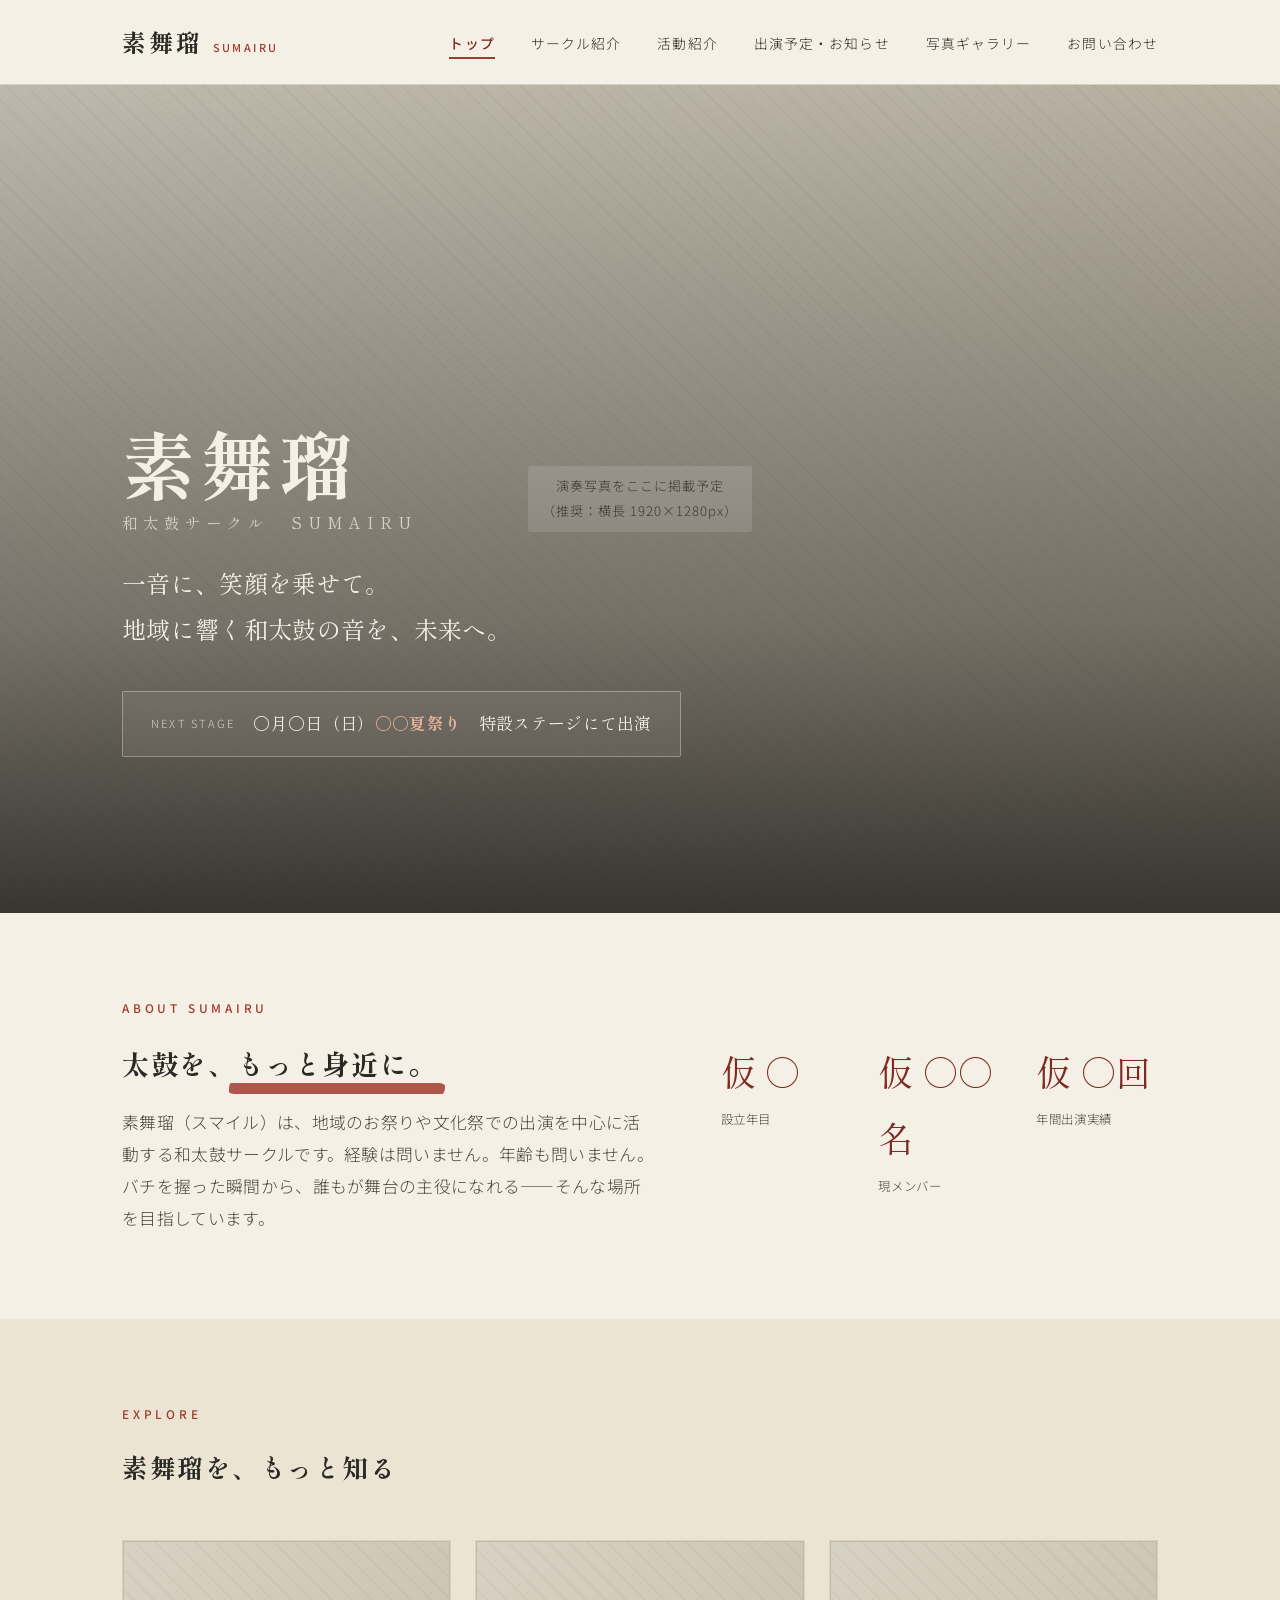
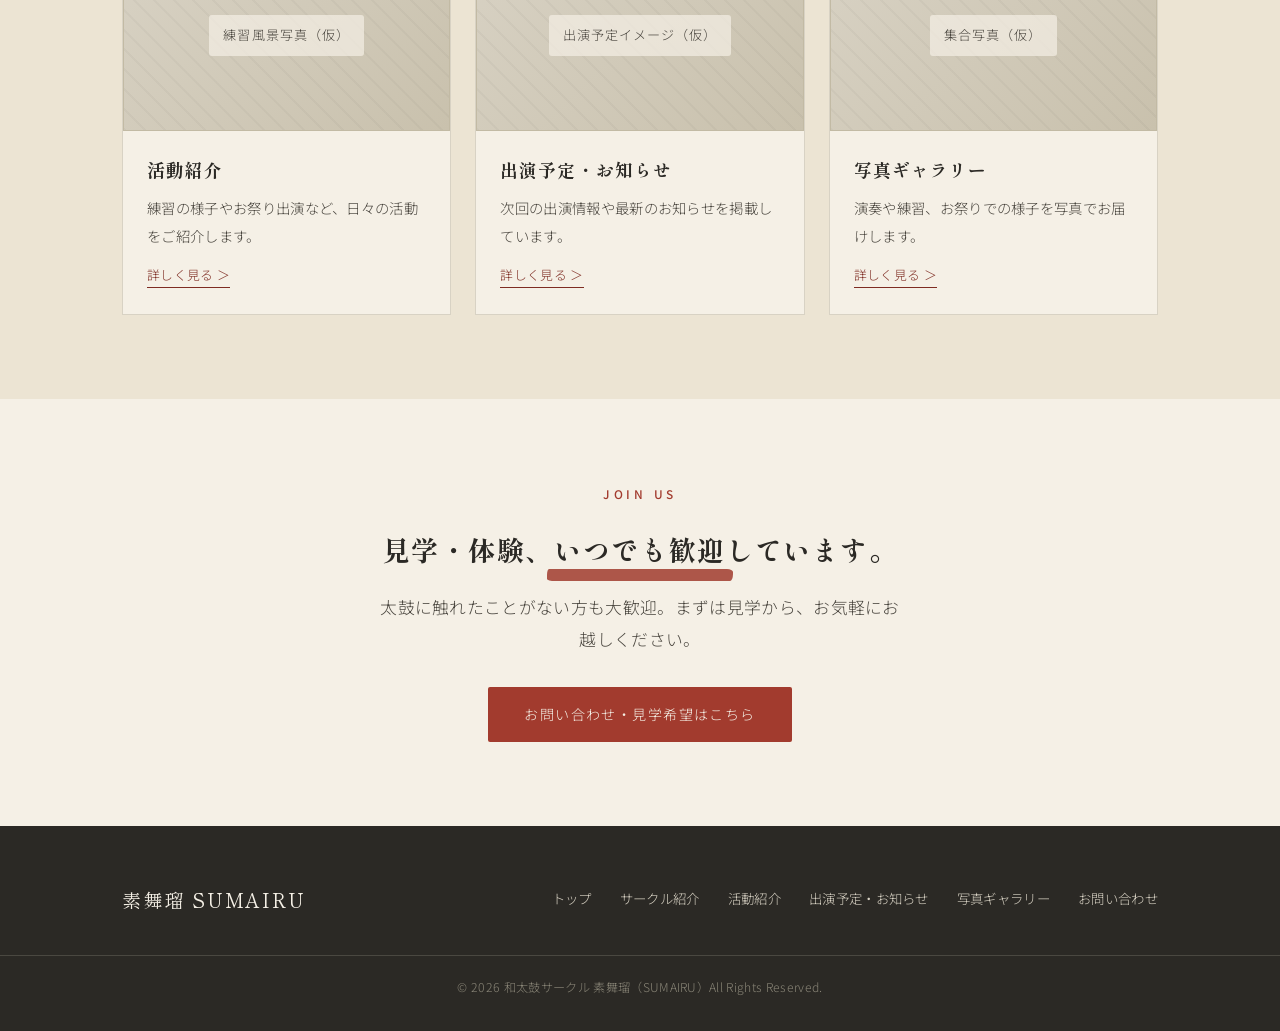
==== index.html @ edcd3ee0 "Add files via upload" ====
<!DOCTYPE html>
<html lang="ja">
<head>
<meta charset="UTF-8">
<meta name="viewport" content="width=device-width, initial-scale=1.0">
<title>素舞瑠（スマイル）| 和太鼓サークル</title>
<link rel="stylesheet" href="style.css">
<style>
  .hero {
    position: relative;
    min-height: 92vh;
    display: flex;
    align-items: flex-end;
    background: var(--ink);
    overflow: hidden;
  }
  .hero .photo-frame {
    position: absolute;
    inset: 0;
    border: none;
    border-radius: 0;
  }
  .hero .scrim {
    position: absolute;
    inset: 0;
    background: linear-gradient(180deg, rgba(43,41,37,0.15) 0%, rgba(43,41,37,0.55) 65%, rgba(43,41,37,0.92) 100%);
  }
  .hero-content {
    position: relative;
    z-index: 2;
    width: 100%;
    padding-bottom: 72px;
    color: var(--cream);
  }
  .hero-name {
    font-size: clamp(2.6rem, 7vw, 4.6rem);
    color: var(--cream);
    line-height: 1.15;
  }
  .hero-kana {
    display: block;
    font-size: 0.95rem;
    letter-spacing: 0.4em;
    color: var(--washi);
    margin-top: 10px;
    font-weight: 300;
  }
  .hero-copy {
    margin-top: 28px;
    font-family: 'Shippori Mincho', serif;
    font-size: clamp(1.1rem, 2.4vw, 1.5rem);
    color: var(--cream);
    max-width: 560px;
    line-height: 1.9;
  }
  .hero-next {
    margin-top: 40px;
    display: inline-flex;
    align-items: center;
    gap: 18px;
    padding: 16px 28px;
    background: rgba(245,240,230,0.08);
    border: 1px solid rgba(245,240,230,0.35);
    border-radius: 2px;
    backdrop-filter: blur(4px);
  }
  .hero-next .label {
    font-size: 0.7rem;
    letter-spacing: 0.2em;
    color: var(--washi);
  }
  .hero-next .date {
    font-family: 'Shippori Mincho', serif;
    font-size: 1.05rem;
    color: var(--cream);
  }
  .hero-next .date strong { color: #E8B49A; }

  .intro-row { display: flex; gap: 64px; align-items: flex-start; }
  .intro-row .lead-col { flex: 1.1; }
  .intro-row .num-col { flex: 0.9; display: flex; gap: 36px; }
  .stat { flex: 1; }
  .stat .figure { font-family: 'Shippori Mincho', serif; font-size: 2.2rem; color: var(--vermilion-deep); }
  .stat .cap { font-size: 0.78rem; color: var(--ink-soft); margin-top: 4px; letter-spacing: 0.05em; }
  @media (max-width: 820px) {
    .intro-row { flex-direction: column; gap: 36px; }
  }

  .teaser-grid { display: grid; grid-template-columns: repeat(3, 1fr); gap: 24px; margin-top: 48px; }
  .teaser-card { background: var(--cream); border: 1px solid var(--washi); padding: 0; }
  .teaser-card .photo-frame { height: 190px; }
  .teaser-card .tc-body { padding: 22px 24px 26px; }
  .teaser-card h3 { font-size: 1.1rem; margin-bottom: 8px; }
  .teaser-card p { font-size: 0.9rem; color: var(--ink-soft); }
  .teaser-card a.more { display: inline-block; margin-top: 14px; font-size: 0.8rem; color: var(--vermilion-deep); border-bottom: 1px solid var(--vermilion-deep); }
  @media (max-width: 760px) { .teaser-grid { grid-template-columns: 1fr; } }
</style>
</head>
<body>

<header class="site-header">
  <div class="wrap">
    <a href="index.html" class="brand">
      <span class="brand-kanji">素舞瑠</span>
      <span class="brand-kana">SUMAIRU</span>
    </a>
    <button class="nav-toggle" aria-label="メニュー">☰</button>
    <nav class="main-nav">
      <ul>
        <li><a href="index.html" class="active">トップ</a></li>
        <li><a href="about.html">サークル紹介</a></li>
        <li><a href="activities.html">活動紹介</a></li>
        <li><a href="schedule.html">出演予定・お知らせ</a></li>
        <li><a href="gallery.html">写真ギャラリー</a></li>
        <li><a href="contact.html">お問い合わせ</a></li>
      </ul>
    </nav>
  </div>
</header>

<section class="hero">
  <div class="photo-frame"><span>演奏写真をここに掲載予定<br>（推奨：横長 1920×1280px）</span></div>
  <div class="scrim"></div>
  <div class="wrap hero-content">
    <h1 class="hero-name">素舞瑠
      <span class="hero-kana">和太鼓サークル　SUMAIRU</span>
    </h1>
    <p class="hero-copy">一音に、笑顔を乗せて。<br>地域に響く和太鼓の音を、未来へ。</p>
    <div class="hero-next">
      <span class="label">NEXT STAGE</span>
      <span class="date">〇月〇日（日）<strong>○○夏祭り</strong>　特設ステージにて出演</span>
    </div>
  </div>
</section>

<section>
  <div class="wrap">
    <span class="eyebrow">About Sumairu</span>
    <div class="intro-row">
      <div class="lead-col">
        <h2 style="font-size:1.7rem; margin-bottom:18px;">太鼓を、<span class="brush">もっと身近に。</span></h2>
        <p class="lead">素舞瑠（スマイル）は、地域のお祭りや文化祭での出演を中心に活動する和太鼓サークルです。経験は問いません。年齢も問いません。バチを握った瞬間から、誰もが舞台の主役になれる――そんな場所を目指しています。</p>
      </div>
      <div class="num-col">
        <div class="stat"><div class="figure">仮 ○</div><div class="cap">設立年目</div></div>
        <div class="stat"><div class="figure">仮 ○○名</div><div class="cap">現メンバー</div></div>
        <div class="stat"><div class="figure">仮 ○回</div><div class="cap">年間出演実績</div></div>
      </div>
    </div>
  </div>
</section>

<section class="alt">
  <div class="wrap">
    <span class="eyebrow">Explore</span>
    <h2 style="font-size:1.6rem;">素舞瑠を、もっと知る</h2>
    <div class="teaser-grid">
      <div class="teaser-card">
        <div class="photo-frame"><span>練習風景写真（仮）</span></div>
        <div class="tc-body">
          <h3>活動紹介</h3>
          <p>練習の様子やお祭り出演など、日々の活動をご紹介します。</p>
          <a class="more" href="activities.html">詳しく見る ＞</a>
        </div>
      </div>
      <div class="teaser-card">
        <div class="photo-frame"><span>出演予定イメージ（仮）</span></div>
        <div class="tc-body">
          <h3>出演予定・お知らせ</h3>
          <p>次回の出演情報や最新のお知らせを掲載しています。</p>
          <a class="more" href="schedule.html">詳しく見る ＞</a>
        </div>
      </div>
      <div class="teaser-card">
        <div class="photo-frame"><span>集合写真（仮）</span></div>
        <div class="tc-body">
          <h3>写真ギャラリー</h3>
          <p>演奏や練習、お祭りでの様子を写真でお届けします。</p>
          <a class="more" href="gallery.html">詳しく見る ＞</a>
        </div>
      </div>
    </div>
  </div>
</section>

<section>
  <div class="wrap text-center">
    <span class="eyebrow">Join Us</span>
    <h2 style="font-size:1.7rem; margin-bottom:16px;">見学・体験、<span class="brush">いつでも歓迎</span>しています。</h2>
    <p class="lead" style="max-width:520px; margin:0 auto 32px;">太鼓に触れたことがない方も大歓迎。まずは見学から、お気軽にお越しください。</p>
    <a href="contact.html" class="btn">お問い合わせ・見学希望はこちら</a>
  </div>
</section>

<footer>
  <div class="wrap">
    <div>
      <div class="f-brand">素舞瑠 SUMAIRU</div>
    </div>
    <nav>
      <ul>
        <li><a href="index.html">トップ</a></li>
        <li><a href="about.html">サークル紹介</a></li>
        <li><a href="activities.html">活動紹介</a></li>
        <li><a href="schedule.html">出演予定・お知らせ</a></li>
        <li><a href="gallery.html">写真ギャラリー</a></li>
        <li><a href="contact.html">お問い合わせ</a></li>
      </ul>
    </nav>
  </div>
  <div class="f-bottom">&copy; 2026 和太鼓サークル 素舞瑠（SUMAIRU）All Rights Reserved.</div>
</footer>

<script>
  document.querySelector('.nav-toggle').addEventListener('click', () => {
    document.querySelector('.main-nav').classList.toggle('open');
  });
</script>
</body>
</html>
---- style.css ----
@import url('https://fonts.googleapis.com/css2?family=Shippori+Mincho:wght@400;500;600;700;800&family=Noto+Sans+JP:wght@300;400;500;700&display=swap');

:root {
  --ink: #2B2925;
  --ink-soft: #4A463F;
  --cream: #F5F0E6;
  --cream-deep: #ECE4D3;
  --washi: #D8D2C4;
  --vermilion: #A23B2E;
  --vermilion-deep: #7E2C22;
  --indigo: #23344D;
  --indigo-soft: #3A4D68;
  --max-w: 1100px;
}

* { margin: 0; padding: 0; box-sizing: border-box; }

html { scroll-behavior: smooth; }

body {
  font-family: 'Noto Sans JP', sans-serif;
  background: var(--cream);
  color: var(--ink);
  line-height: 1.9;
  font-weight: 300;
  letter-spacing: 0.02em;
}

h1, h2, h3, .display {
  font-family: 'Shippori Mincho', serif;
  font-weight: 700;
  color: var(--ink);
  letter-spacing: 0.06em;
}

a { color: inherit; text-decoration: none; }

img { max-width: 100%; display: block; }

.wrap {
  max-width: var(--max-w);
  margin: 0 auto;
  padding: 0 32px;
}

/* ---------- Header / Nav ---------- */
.site-header {
  position: sticky;
  top: 0;
  z-index: 100;
  background: rgba(245, 240, 230, 0.92);
  backdrop-filter: blur(8px);
  border-bottom: 1px solid var(--washi);
}

.site-header .wrap {
  display: flex;
  align-items: center;
  justify-content: space-between;
  height: 84px;
}

.brand {
  display: flex;
  align-items: baseline;
  gap: 10px;
}

.brand-kanji {
  font-family: 'Shippori Mincho', serif;
  font-size: 1.5rem;
  font-weight: 800;
  letter-spacing: 0.12em;
}

.brand-kana {
  font-size: 0.68rem;
  letter-spacing: 0.22em;
  color: var(--vermilion);
  font-weight: 500;
}

nav.main-nav ul {
  list-style: none;
  display: flex;
  gap: 36px;
}

nav.main-nav a {
  font-size: 0.86rem;
  letter-spacing: 0.08em;
  position: relative;
  padding-bottom: 6px;
  white-space: nowrap;
}

nav.main-nav a::after {
  content: "";
  position: absolute;
  left: 0;
  bottom: 0;
  width: 0;
  height: 2px;
  background: var(--vermilion);
  transition: width 0.25s ease;
}

nav.main-nav a:hover::after,
nav.main-nav a.active::after {
  width: 100%;
}

nav.main-nav a.active { color: var(--vermilion-deep); font-weight: 500; }

.nav-toggle {
  display: none;
  background: none;
  border: none;
  font-size: 1.6rem;
  color: var(--ink);
  cursor: pointer;
}

@media (max-width: 760px) {
  nav.main-nav {
    position: fixed;
    top: 84px;
    left: 0;
    right: 0;
    background: var(--cream);
    border-bottom: 1px solid var(--washi);
    max-height: 0;
    overflow: hidden;
    transition: max-height 0.3s ease;
  }
  nav.main-nav.open { max-height: 400px; }
  nav.main-nav ul {
    flex-direction: column;
    gap: 0;
    padding: 8px 32px 24px;
  }
  nav.main-nav li { border-bottom: 1px solid var(--washi); }
  nav.main-nav a { display: block; padding: 16px 0; }
  .nav-toggle { display: block; }
}

/* ---------- Brush underline signature ---------- */
.brush {
  display: inline-block;
  position: relative;
}
.brush::after {
  content: "";
  position: absolute;
  left: -4%;
  right: -4%;
  bottom: -0.18em;
  height: 0.42em;
  background: var(--vermilion);
  opacity: 0.85;
  border-radius: 2px 6px 3px 8px / 6px 3px 7px 2px;
  z-index: -1;
}

/* ---------- Eyebrow label ---------- */
.eyebrow {
  font-size: 0.74rem;
  letter-spacing: 0.32em;
  color: var(--vermilion);
  font-weight: 500;
  text-transform: uppercase;
  margin-bottom: 18px;
  display: block;
}

/* ---------- Hachi divider (drumstick mark) ---------- */
.hachi-divider {
  display: flex;
  align-items: center;
  justify-content: center;
  gap: 14px;
  margin: 64px 0;
  color: var(--washi);
}
.hachi-divider .line { height: 1px; background: var(--washi); flex: 1; max-width: 220px; }
.hachi-divider .mark { font-size: 1.1rem; color: var(--vermilion); transform: rotate(20deg); }

/* ---------- Page hero (inner pages) ---------- */
.page-hero {
  background: var(--ink);
  color: var(--cream);
  padding: 90px 0 56px;
  position: relative;
  overflow: hidden;
}
.page-hero::before {
  content: "";
  position: absolute;
  right: -60px;
  top: -60px;
  width: 280px;
  height: 280px;
  border-radius: 50%;
  background: radial-gradient(circle, var(--vermilion-deep) 0%, transparent 70%);
  opacity: 0.5;
}
.page-hero h1 {
  font-size: clamp(2rem, 4vw, 2.8rem);
  color: var(--cream);
  position: relative;
}
.page-hero p {
  margin-top: 14px;
  color: var(--washi);
  font-size: 1rem;
  max-width: 520px;
  position: relative;
}

/* ---------- Section spacing ---------- */
section { padding: 84px 0; }
section.alt { background: var(--cream-deep); }

/* ---------- Placeholder photo frame (drum-head style) ---------- */
.photo-frame {
  background: linear-gradient(135deg, var(--washi) 0%, #c9c1ad 100%);
  border: 1px solid #c2baa4;
  display: flex;
  align-items: center;
  justify-content: center;
  color: var(--ink-soft);
  font-size: 0.82rem;
  letter-spacing: 0.08em;
  text-align: center;
  position: relative;
  overflow: hidden;
}
.photo-frame::before {
  content: "";
  position: absolute;
  inset: 0;
  background:
    repeating-linear-gradient(45deg, rgba(43,41,37,0.035) 0 2px, transparent 2px 14px);
}
.photo-frame span {
  position: relative;
  padding: 8px 14px;
  background: rgba(245,240,230,0.7);
  border-radius: 3px;
}
.photo-frame.round { border-radius: 50%; aspect-ratio: 1/1; }

/* ---------- Buttons ---------- */
.btn {
  display: inline-block;
  padding: 14px 36px;
  background: var(--vermilion);
  color: var(--cream);
  font-size: 0.88rem;
  letter-spacing: 0.1em;
  border-radius: 2px;
  transition: background 0.2s ease, transform 0.2s ease;
}
.btn:hover { background: var(--vermilion-deep); transform: translateY(-1px); }
.btn.outline {
  background: transparent;
  border: 1px solid var(--cream);
  color: var(--cream);
}
.btn.outline:hover { background: rgba(245,240,230,0.1); }

/* ---------- Footer ---------- */
footer {
  background: var(--ink);
  color: var(--washi);
  padding: 56px 0 32px;
  margin-top: 0;
}
footer .wrap {
  display: flex;
  flex-wrap: wrap;
  justify-content: space-between;
  gap: 32px;
}
footer .f-brand {
  font-family: 'Shippori Mincho', serif;
  font-size: 1.2rem;
  color: var(--cream);
  letter-spacing: 0.1em;
}
footer nav ul {
  list-style: none;
  display: flex;
  flex-wrap: wrap;
  gap: 8px 28px;
}
footer nav a { font-size: 0.84rem; color: var(--washi); }
footer nav a:hover { color: var(--cream); }
.f-bottom {
  border-top: 1px solid rgba(216,210,196,0.18);
  margin-top: 36px;
  padding-top: 20px;
  font-size: 0.76rem;
  color: #8a8678;
  text-align: center;
}

/* ---------- Utility ---------- */
.text-center { text-align: center; }
.lead { font-size: 1.05rem; color: var(--ink-soft); }
.grid-2 { display: grid; grid-template-columns: 1fr 1fr; gap: 48px; align-items: center; }
.grid-3 { display: grid; grid-template-columns: repeat(3, 1fr); gap: 28px; }
@media (max-width: 760px) {
  .grid-2, .grid-3 { grid-template-columns: 1fr; }
}
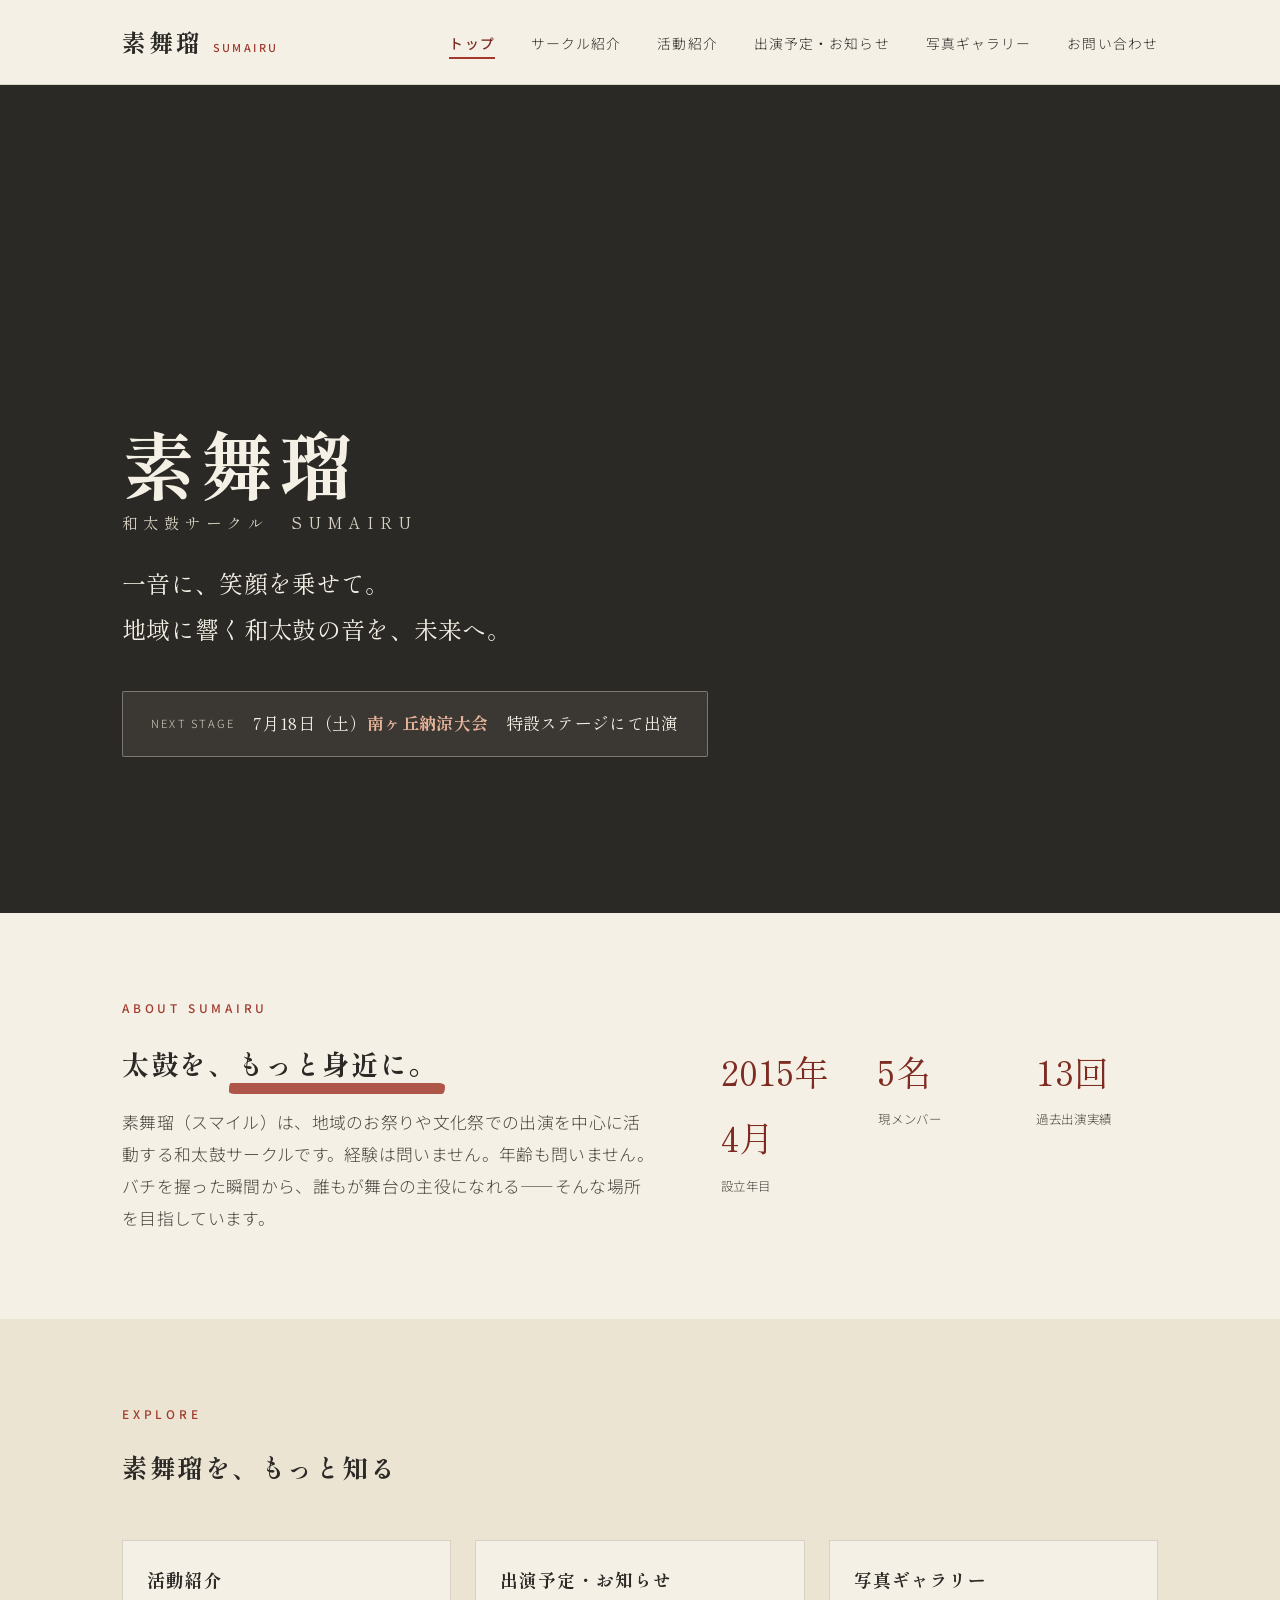
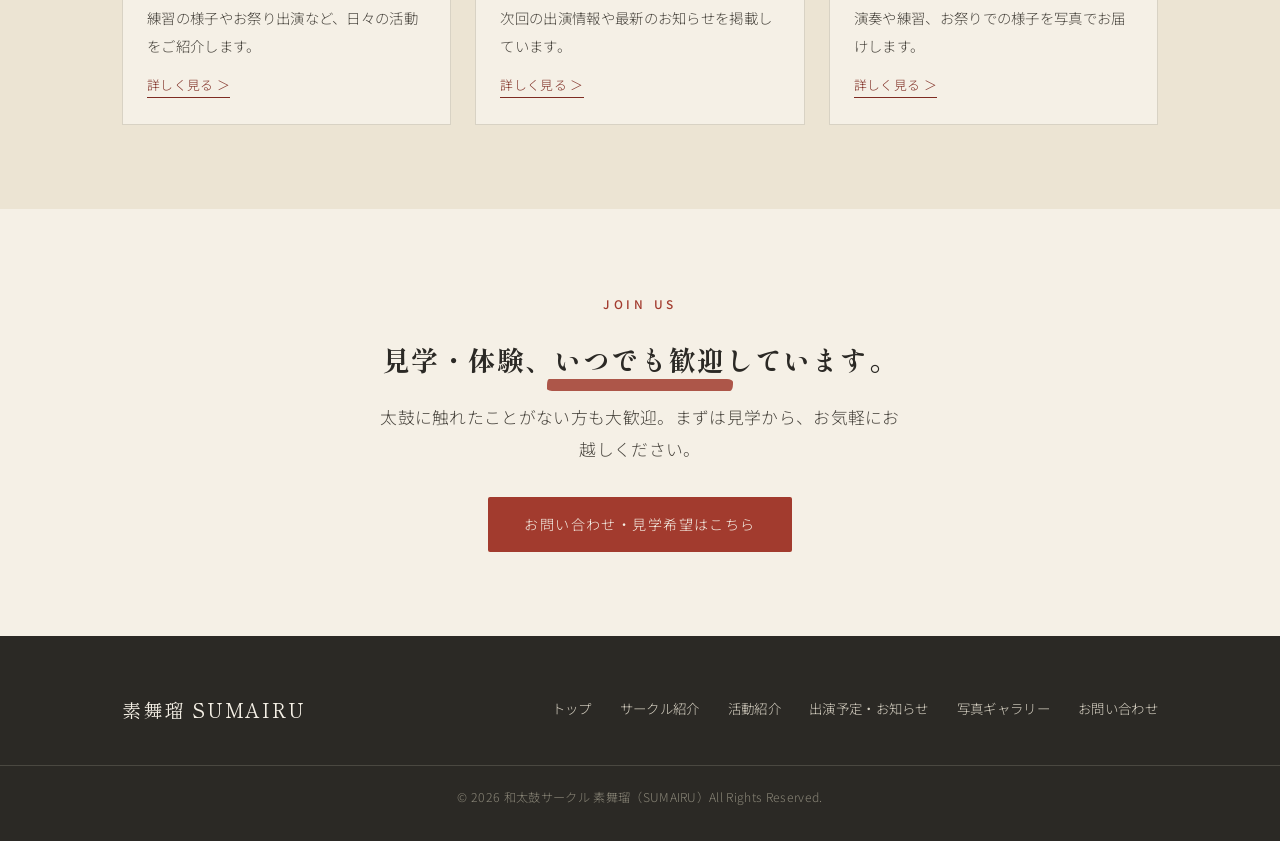
==== commit 235fd45d: "Add files via upload" ====
--- a/index.html
+++ b/index.html
@@ -119,7 +119,6 @@
 </header>
 
 <section class="hero">
-  <div class="photo-frame"><span>演奏写真をここに掲載予定<br>（推奨：横長 1920×1280px）</span></div>
   <div class="scrim"></div>
   <div class="wrap hero-content">
     <h1 class="hero-name">素舞瑠
@@ -128,7 +127,7 @@
     <p class="hero-copy">一音に、笑顔を乗せて。<br>地域に響く和太鼓の音を、未来へ。</p>
     <div class="hero-next">
       <span class="label">NEXT STAGE</span>
-      <span class="date">〇月〇日（日）<strong>○○夏祭り</strong>　特設ステージにて出演</span>
+      <span class="date">7月18日（土）<strong>南ヶ丘納涼大会</strong>　特設ステージにて出演</span>
     </div>
   </div>
 </section>
@@ -142,9 +141,9 @@
         <p class="lead">素舞瑠（スマイル）は、地域のお祭りや文化祭での出演を中心に活動する和太鼓サークルです。経験は問いません。年齢も問いません。バチを握った瞬間から、誰もが舞台の主役になれる――そんな場所を目指しています。</p>
       </div>
       <div class="num-col">
-        <div class="stat"><div class="figure">仮 ○</div><div class="cap">設立年目</div></div>
-        <div class="stat"><div class="figure">仮 ○○名</div><div class="cap">現メンバー</div></div>
-        <div class="stat"><div class="figure">仮 ○回</div><div class="cap">年間出演実績</div></div>
+        <div class="stat"><div class="figure">2015年4月</div><div class="cap">設立年目</div></div>
+        <div class="stat"><div class="figure">5名</div><div class="cap">現メンバー</div></div>
+        <div class="stat"><div class="figure">13回</div><div class="cap">過去出演実績</div></div>
       </div>
     </div>
   </div>
@@ -156,7 +155,6 @@
     <h2 style="font-size:1.6rem;">素舞瑠を、もっと知る</h2>
     <div class="teaser-grid">
       <div class="teaser-card">
-        <div class="photo-frame"><span>練習風景写真（仮）</span></div>
         <div class="tc-body">
           <h3>活動紹介</h3>
           <p>練習の様子やお祭り出演など、日々の活動をご紹介します。</p>
@@ -164,7 +162,6 @@
         </div>
       </div>
       <div class="teaser-card">
-        <div class="photo-frame"><span>出演予定イメージ（仮）</span></div>
         <div class="tc-body">
           <h3>出演予定・お知らせ</h3>
           <p>次回の出演情報や最新のお知らせを掲載しています。</p>
@@ -172,7 +169,6 @@
         </div>
       </div>
       <div class="teaser-card">
-        <div class="photo-frame"><span>集合写真（仮）</span></div>
         <div class="tc-body">
           <h3>写真ギャラリー</h3>
           <p>演奏や練習、お祭りでの様子を写真でお届けします。</p>
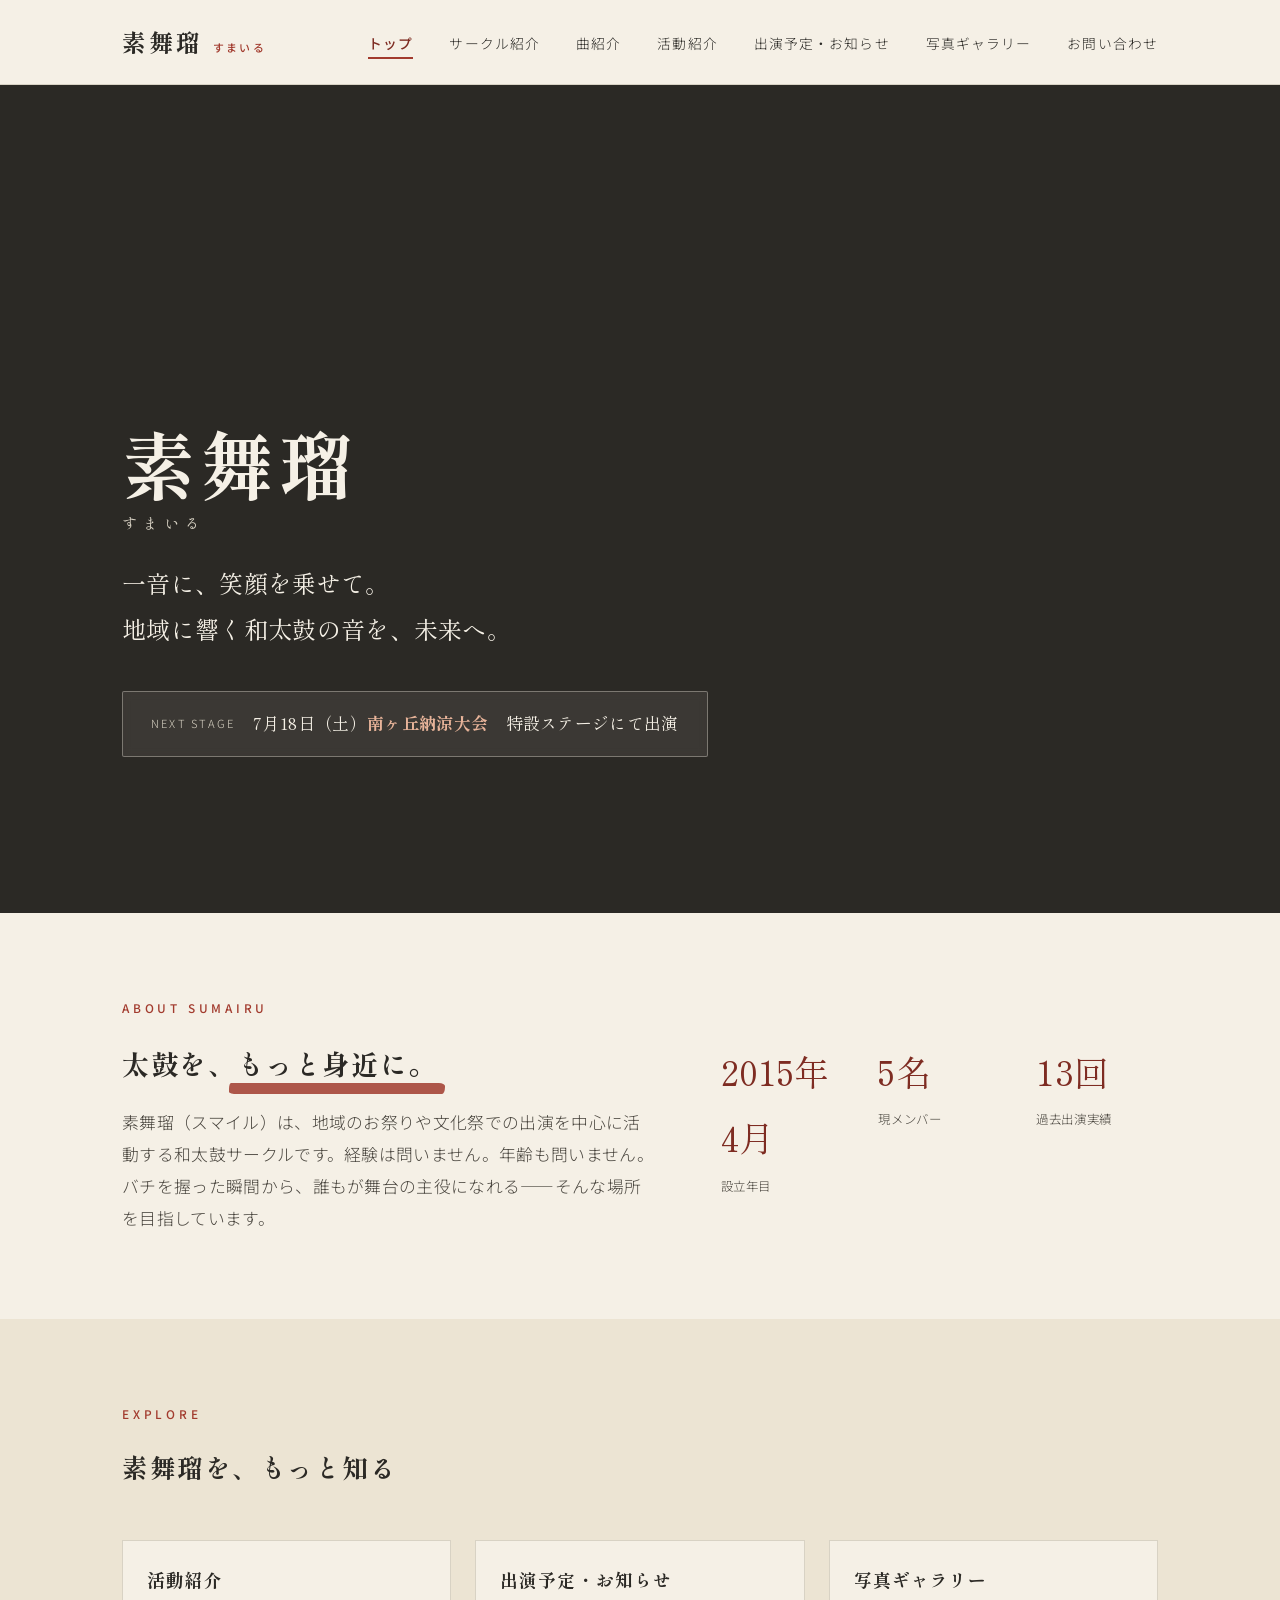
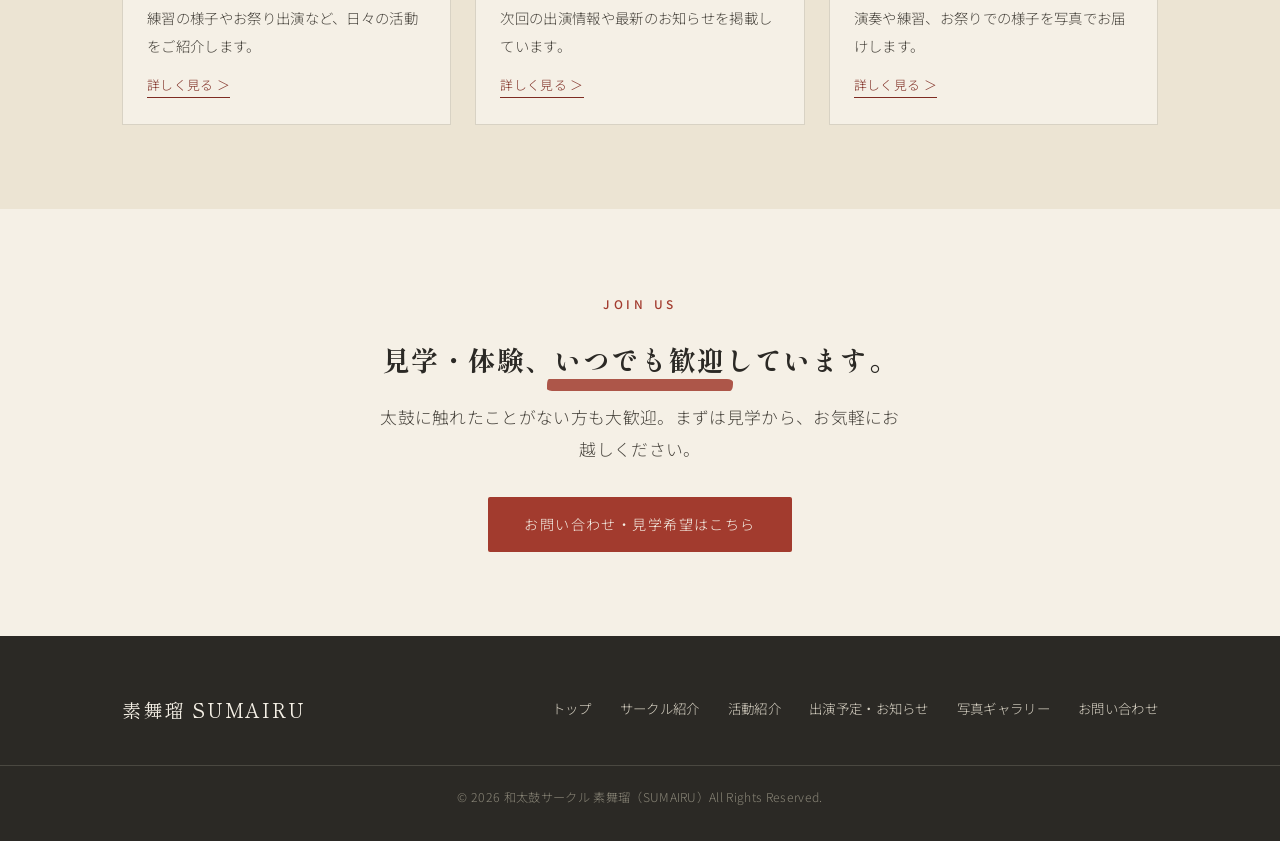
==== commit b9932374: "Add files via upload" ====
--- a/index.html
+++ b/index.html
@@ -102,13 +102,14 @@
   <div class="wrap">
     <a href="index.html" class="brand">
       <span class="brand-kanji">素舞瑠</span>
-      <span class="brand-kana">SUMAIRU</span>
+      <span class="brand-kana">すまいる</span>
     </a>
     <button class="nav-toggle" aria-label="メニュー">☰</button>
     <nav class="main-nav">
       <ul>
         <li><a href="index.html" class="active">トップ</a></li>
         <li><a href="about.html">サークル紹介</a></li>
+        <li><a href="songs.html">曲紹介</a></li>
         <li><a href="activities.html">活動紹介</a></li>
         <li><a href="schedule.html">出演予定・お知らせ</a></li>
         <li><a href="gallery.html">写真ギャラリー</a></li>
@@ -122,7 +123,7 @@
   <div class="scrim"></div>
   <div class="wrap hero-content">
     <h1 class="hero-name">素舞瑠
-      <span class="hero-kana">和太鼓サークル　SUMAIRU</span>
+      <span class="hero-kana">すまいる</span>
     </h1>
     <p class="hero-copy">一音に、笑顔を乗せて。<br>地域に響く和太鼓の音を、未来へ。</p>
     <div class="hero-next">
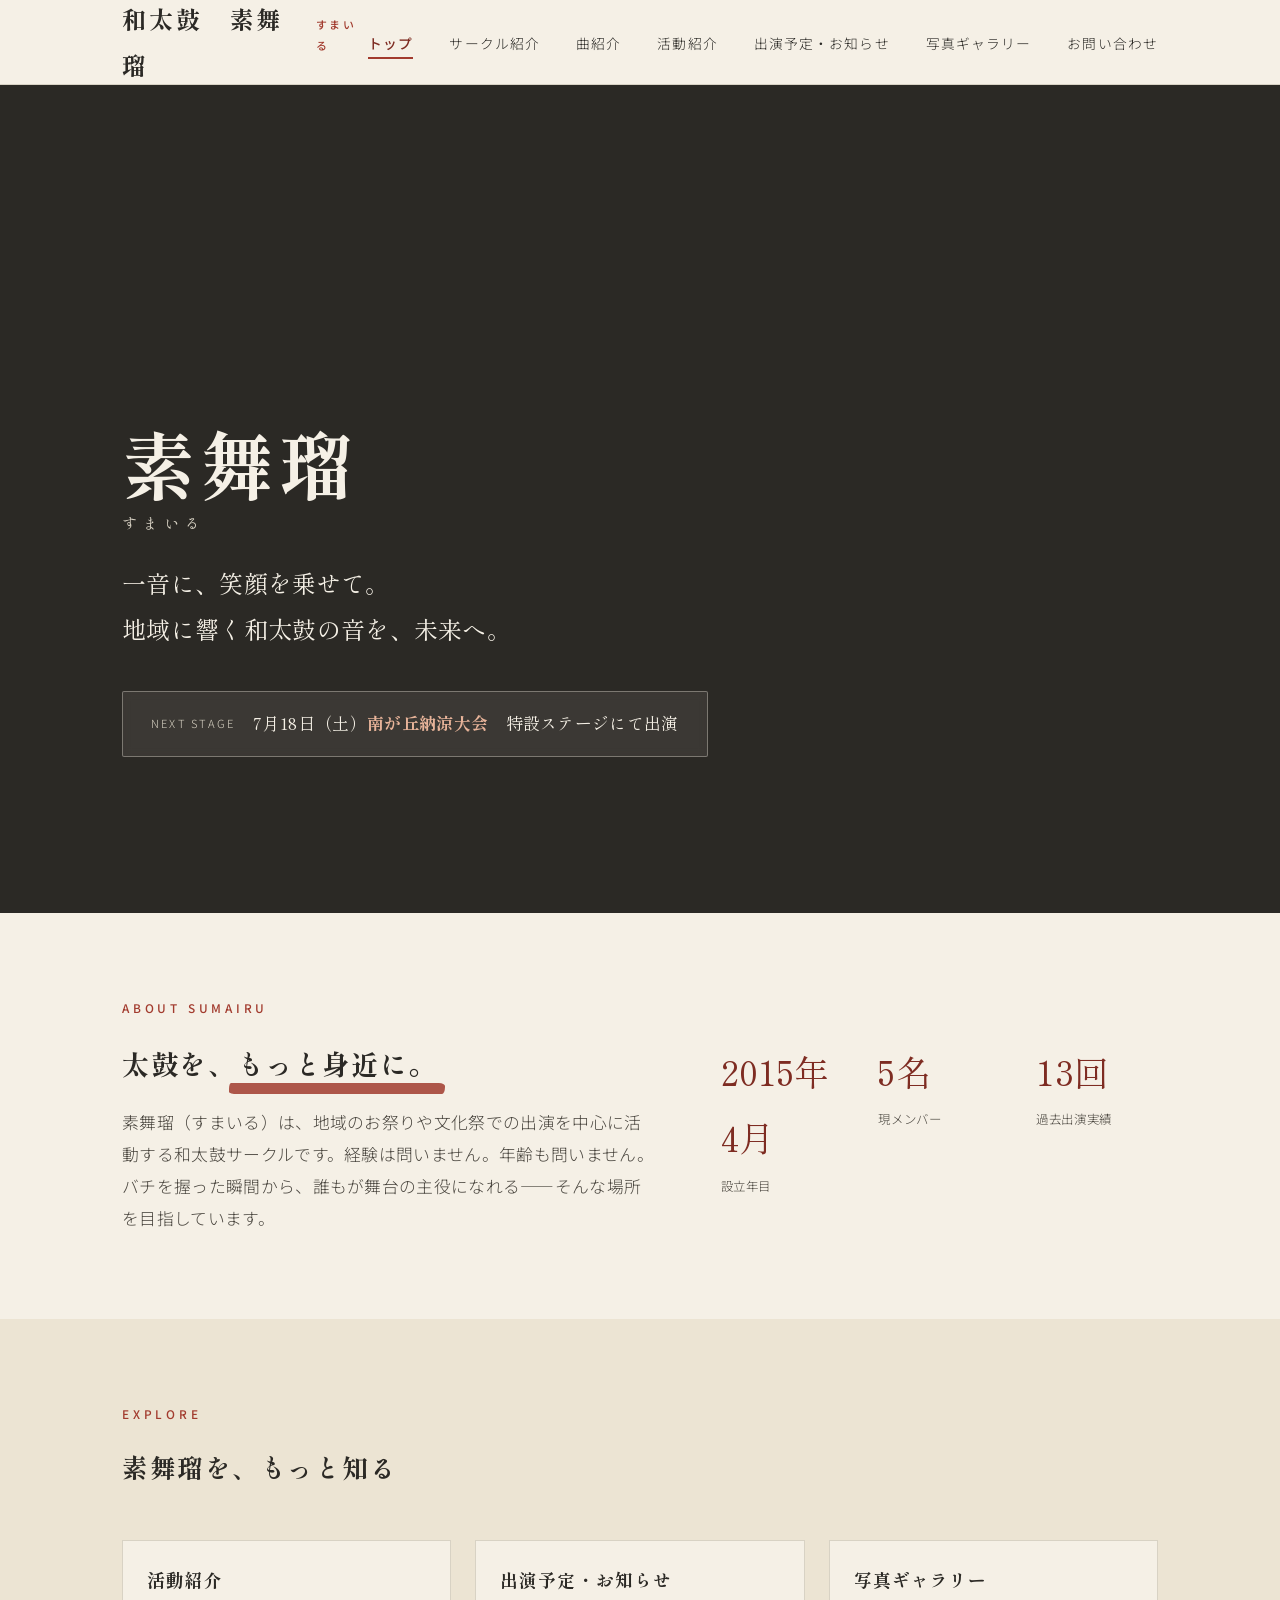
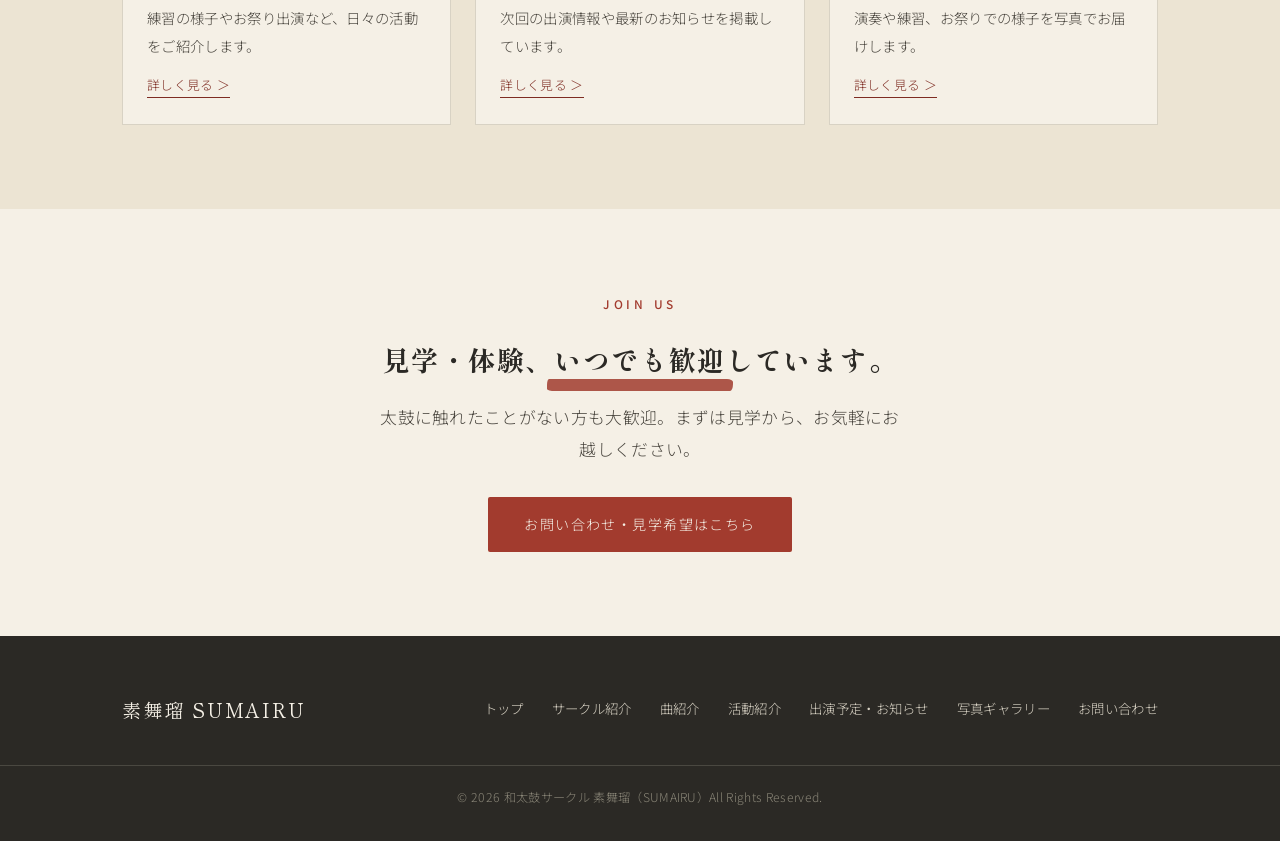
==== commit 34b0b1f5: "Add files via upload" ====
--- a/index.html
+++ b/index.html
@@ -101,7 +101,7 @@
 <header class="site-header">
   <div class="wrap">
     <a href="index.html" class="brand">
-      <span class="brand-kanji">素舞瑠</span>
+      <span class="brand-kanji">和太鼓　素舞瑠</span>
       <span class="brand-kana">すまいる</span>
     </a>
     <button class="nav-toggle" aria-label="メニュー">☰</button>
@@ -128,7 +128,7 @@
     <p class="hero-copy">一音に、笑顔を乗せて。<br>地域に響く和太鼓の音を、未来へ。</p>
     <div class="hero-next">
       <span class="label">NEXT STAGE</span>
-      <span class="date">7月18日（土）<strong>南ヶ丘納涼大会</strong>　特設ステージにて出演</span>
+      <span class="date">7月18日（土）<strong>南が丘納涼大会</strong>　特設ステージにて出演</span>
     </div>
   </div>
 </section>
@@ -139,7 +139,7 @@
     <div class="intro-row">
       <div class="lead-col">
         <h2 style="font-size:1.7rem; margin-bottom:18px;">太鼓を、<span class="brush">もっと身近に。</span></h2>
-        <p class="lead">素舞瑠（スマイル）は、地域のお祭りや文化祭での出演を中心に活動する和太鼓サークルです。経験は問いません。年齢も問いません。バチを握った瞬間から、誰もが舞台の主役になれる――そんな場所を目指しています。</p>
+        <p class="lead">素舞瑠（すまいる）は、地域のお祭りや文化祭での出演を中心に活動する和太鼓サークルです。経験は問いません。年齢も問いません。バチを握った瞬間から、誰もが舞台の主役になれる――そんな場所を目指しています。</p>
       </div>
       <div class="num-col">
         <div class="stat"><div class="figure">2015年4月</div><div class="cap">設立年目</div></div>
@@ -198,6 +198,7 @@
       <ul>
         <li><a href="index.html">トップ</a></li>
         <li><a href="about.html">サークル紹介</a></li>
+        <li><a href="songs.html">曲紹介</a></li>
         <li><a href="activities.html">活動紹介</a></li>
         <li><a href="schedule.html">出演予定・お知らせ</a></li>
         <li><a href="gallery.html">写真ギャラリー</a></li>
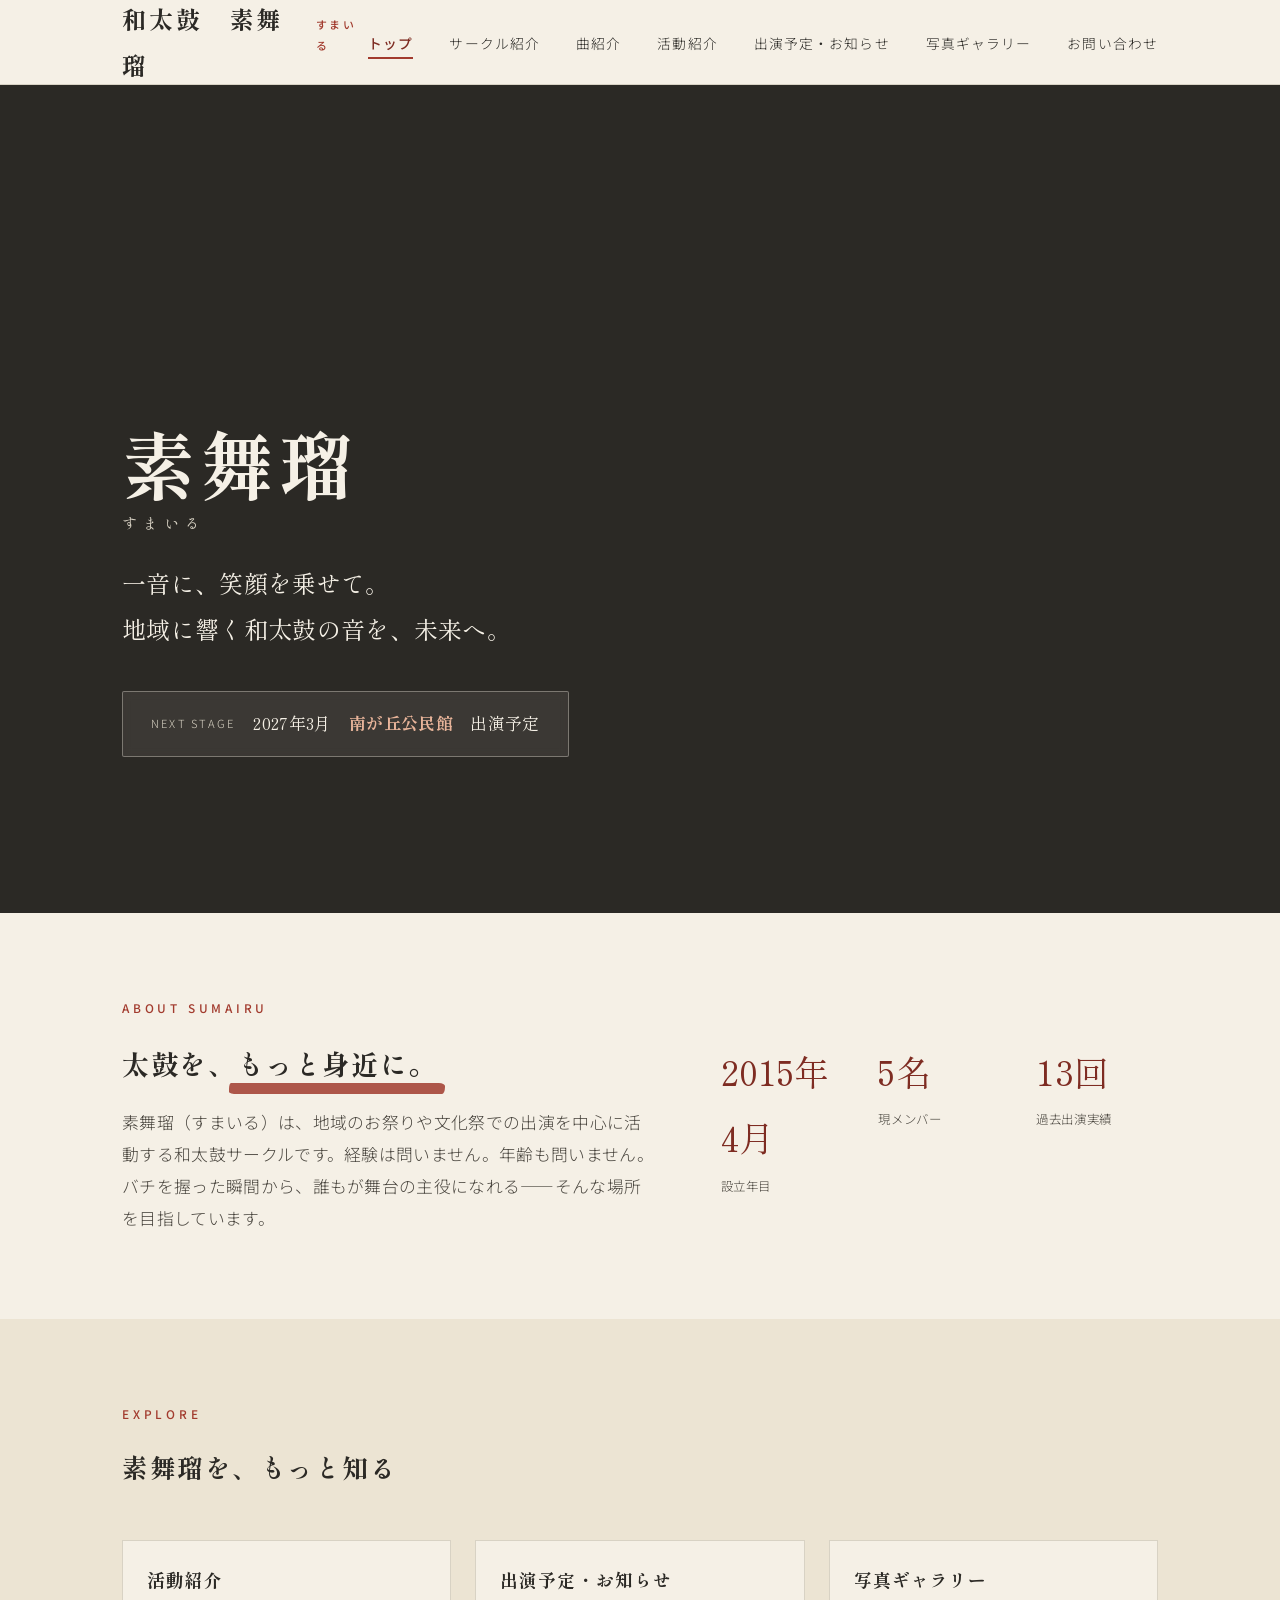
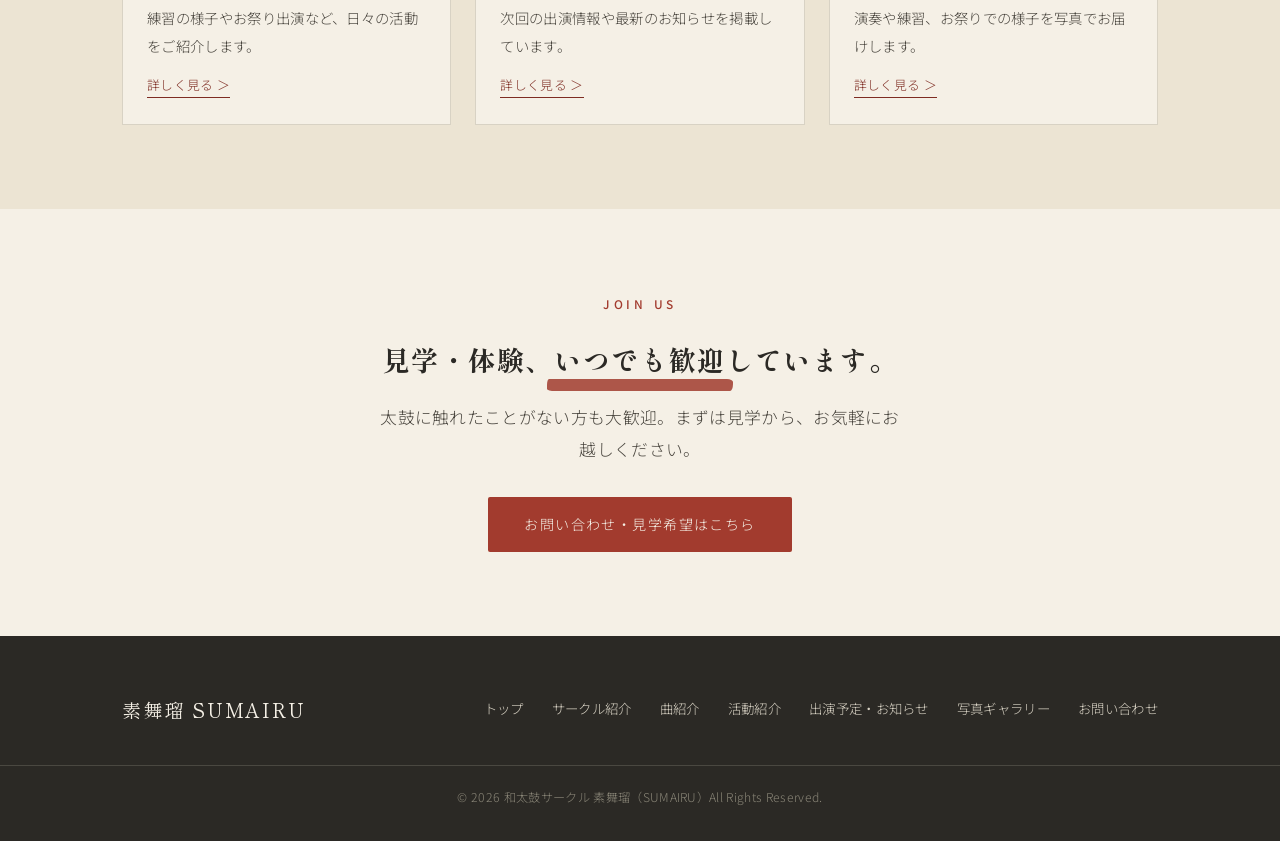
==== commit 5c9481b6: "Add files via upload" ====
--- a/index.html
+++ b/index.html
@@ -128,7 +128,7 @@
     <p class="hero-copy">一音に、笑顔を乗せて。<br>地域に響く和太鼓の音を、未来へ。</p>
     <div class="hero-next">
       <span class="label">NEXT STAGE</span>
-      <span class="date">7月18日（土）<strong>南が丘納涼大会</strong>　特設ステージにて出演</span>
+      <span class="date">2027年3月　<strong>南が丘公民館</strong>　出演予定</span>
     </div>
   </div>
 </section>
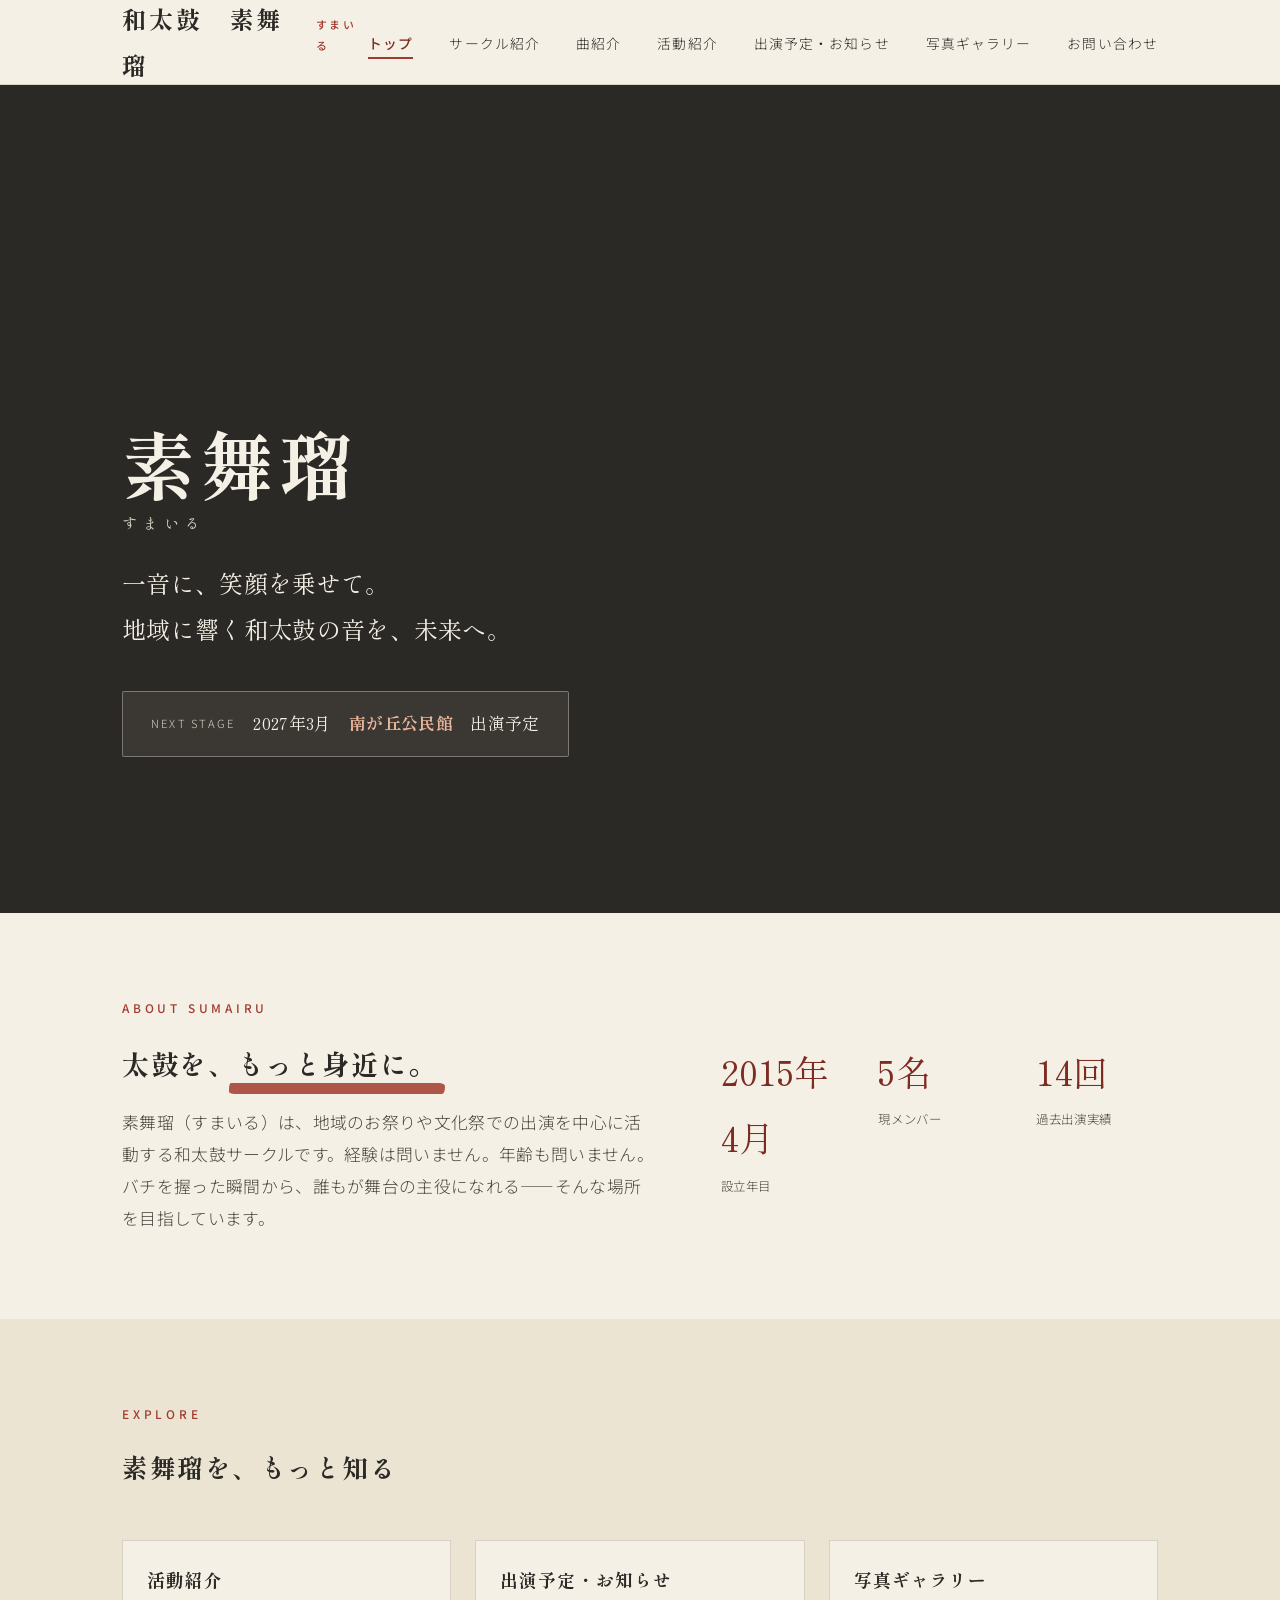
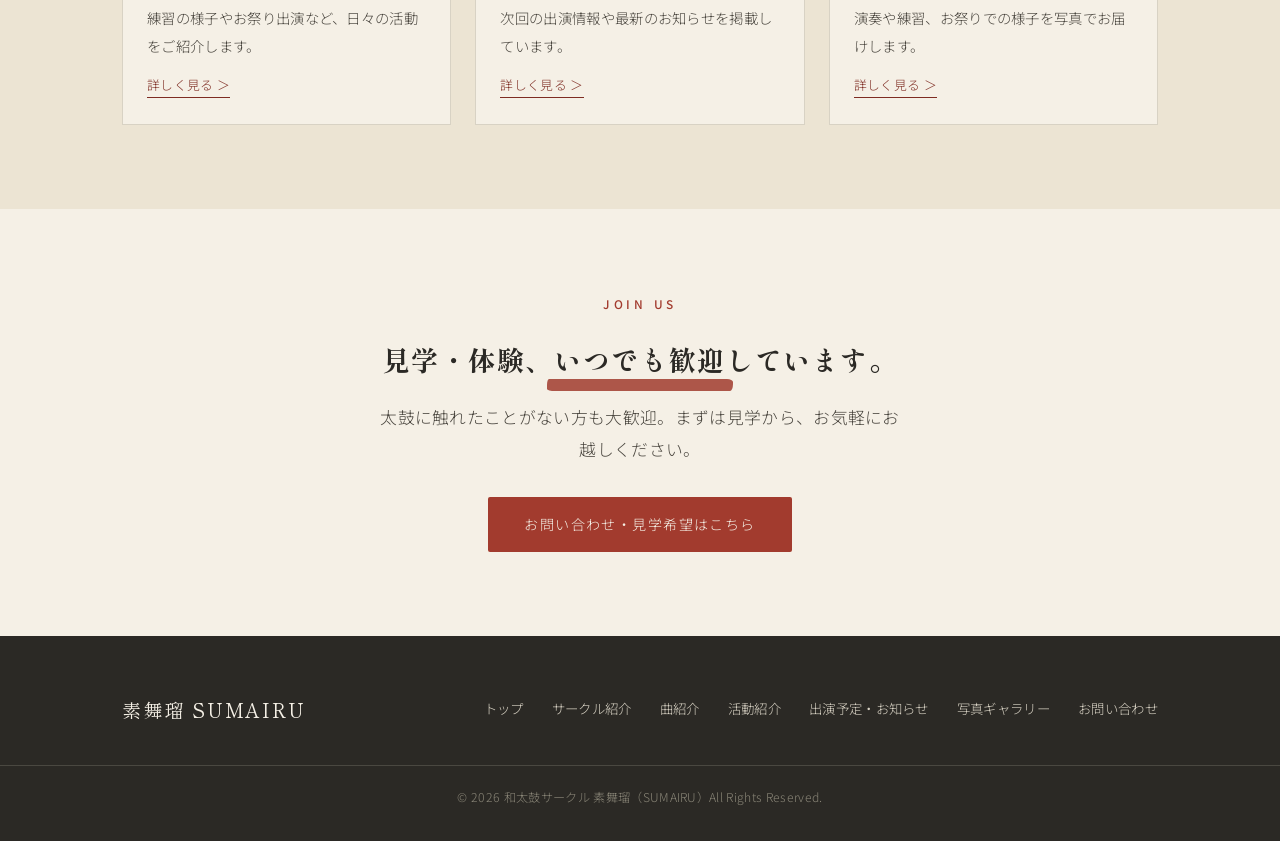
==== commit 31841f63: "Add files via upload" ====
--- a/index.html
+++ b/index.html
@@ -144,7 +144,7 @@
       <div class="num-col">
         <div class="stat"><div class="figure">2015年4月</div><div class="cap">設立年目</div></div>
         <div class="stat"><div class="figure">5名</div><div class="cap">現メンバー</div></div>
-        <div class="stat"><div class="figure">13回</div><div class="cap">過去出演実績</div></div>
+        <div class="stat"><div class="figure">14回</div><div class="cap">過去出演実績</div></div>
       </div>
     </div>
   </div>
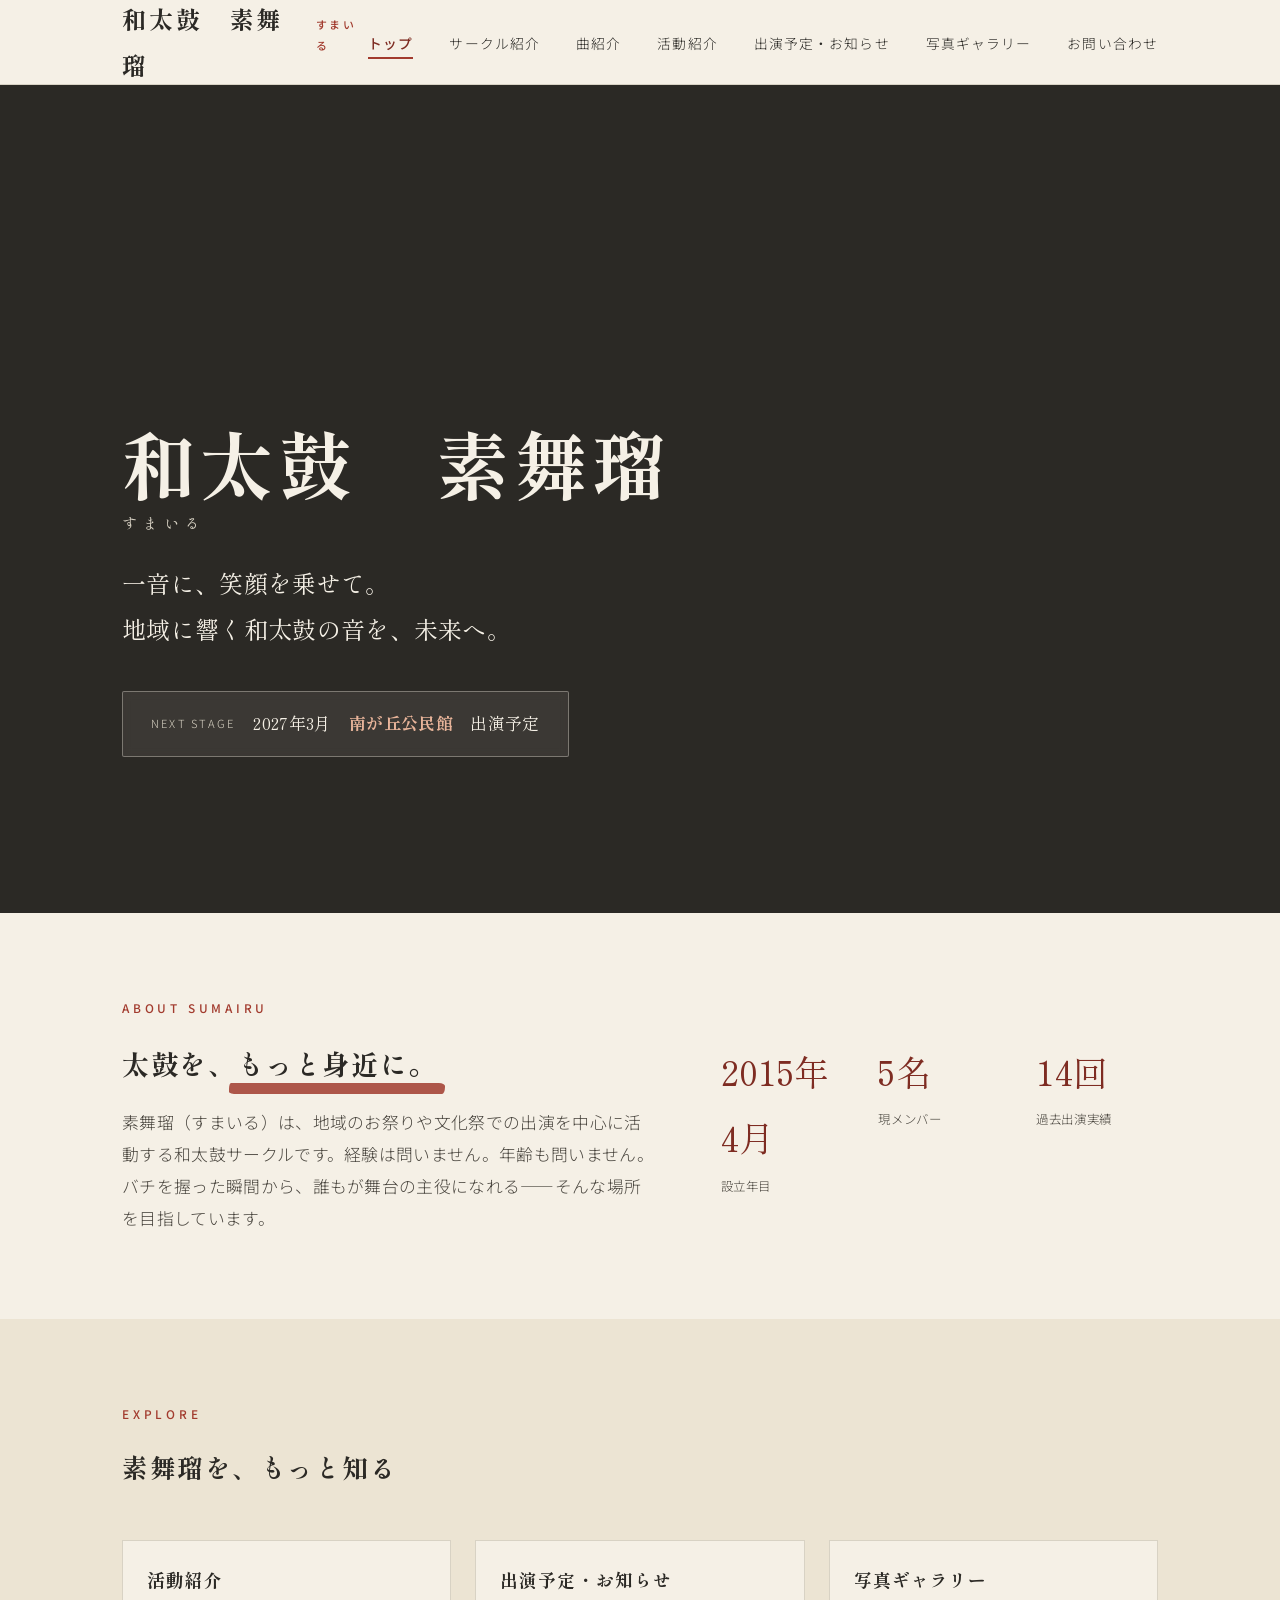
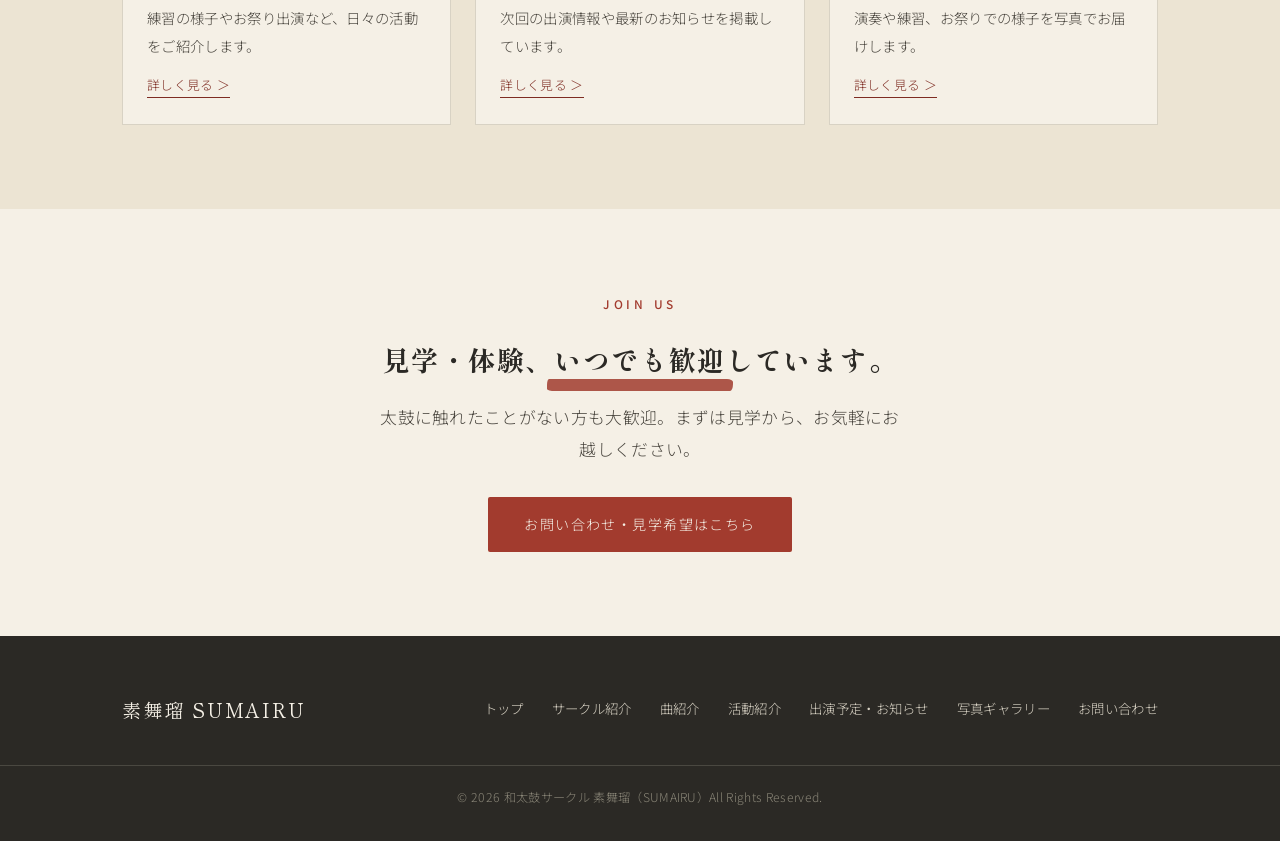
==== commit a62a3540: "Add files via upload" ====
--- a/index.html
+++ b/index.html
@@ -122,7 +122,7 @@
 <section class="hero">
   <div class="scrim"></div>
   <div class="wrap hero-content">
-    <h1 class="hero-name">素舞瑠
+    <h1 class="hero-name">和太鼓　素舞瑠
       <span class="hero-kana">すまいる</span>
     </h1>
     <p class="hero-copy">一音に、笑顔を乗せて。<br>地域に響く和太鼓の音を、未来へ。</p>
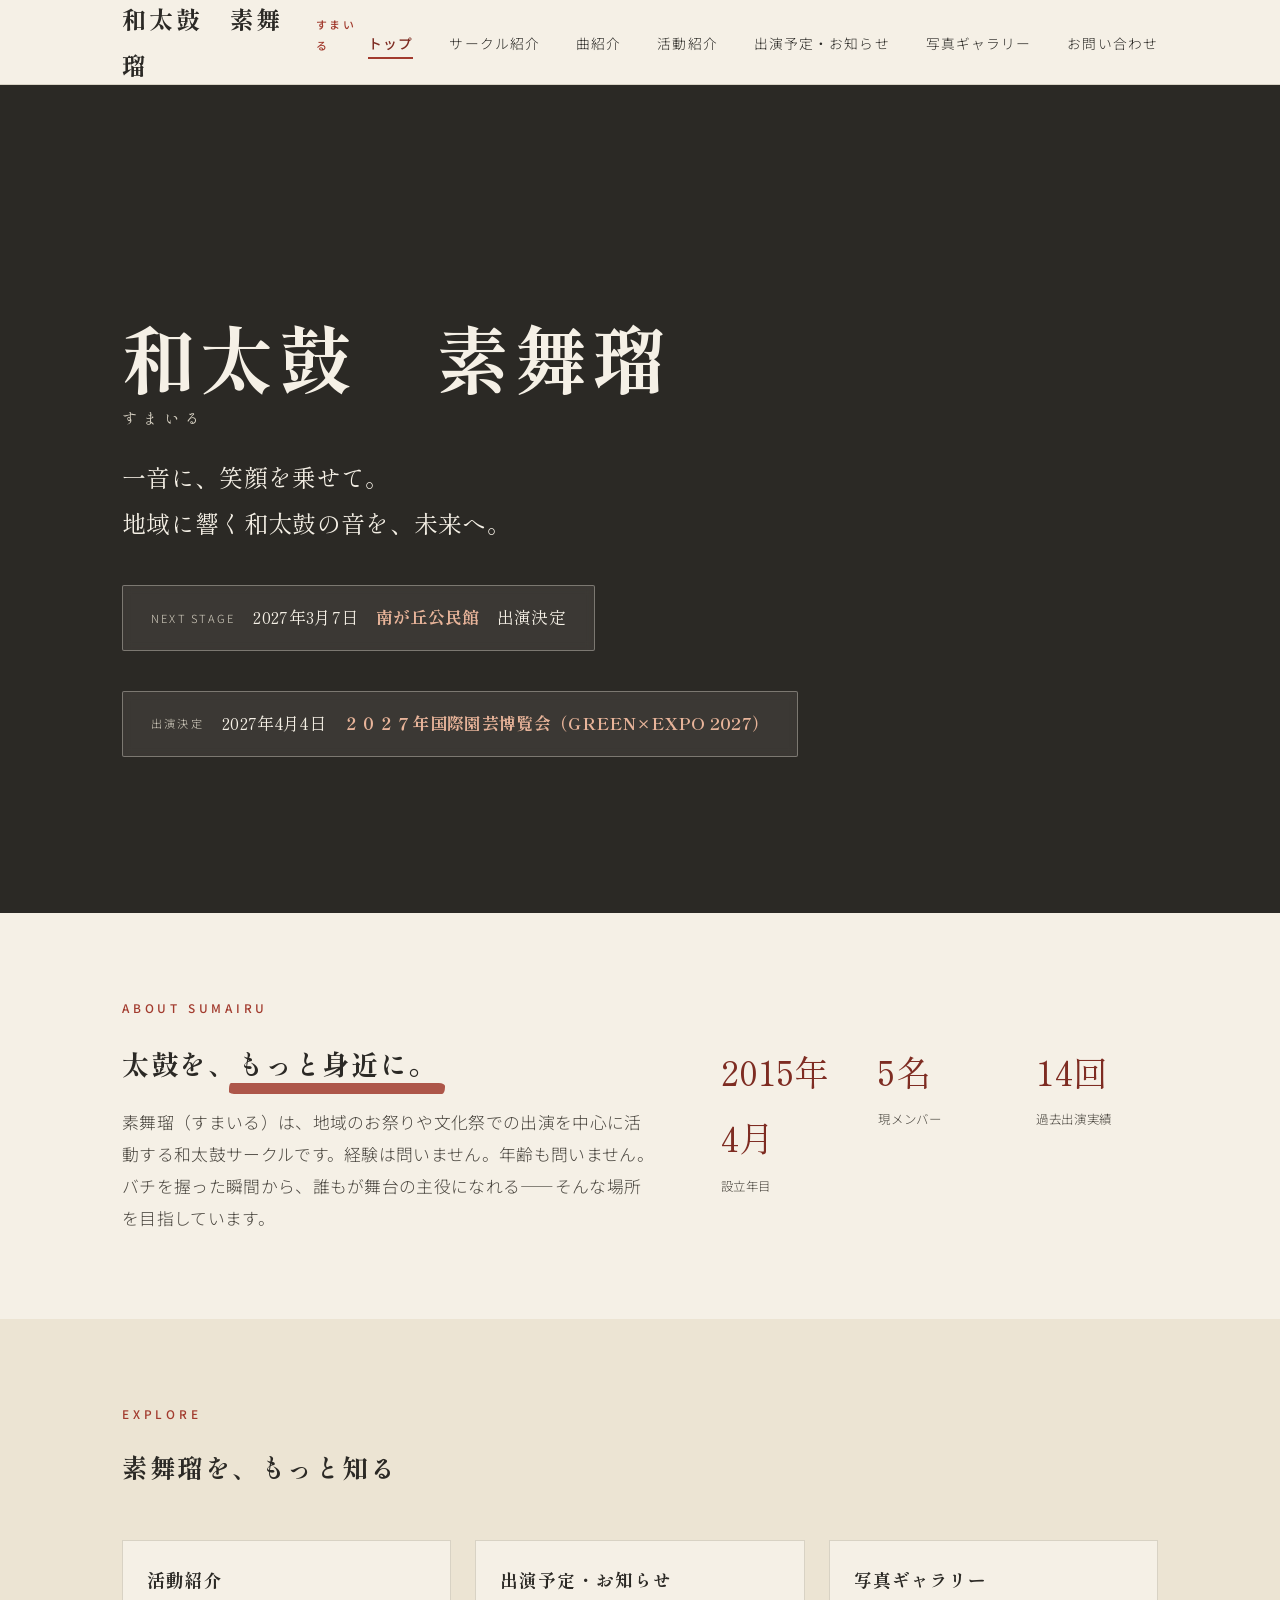
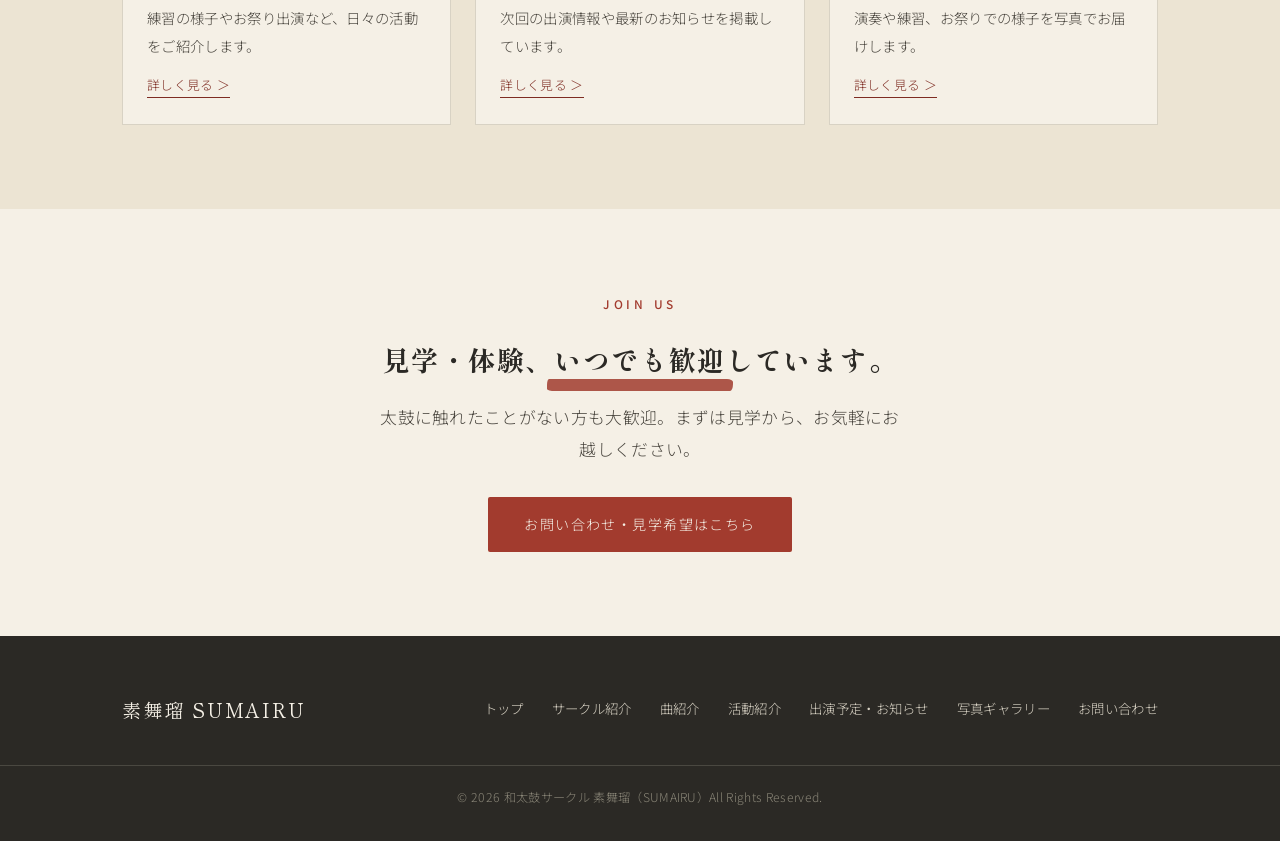
==== commit 06a381c0: "Add files via upload" ====
--- a/index.html
+++ b/index.html
@@ -128,7 +128,11 @@
     <p class="hero-copy">一音に、笑顔を乗せて。<br>地域に響く和太鼓の音を、未来へ。</p>
     <div class="hero-next">
       <span class="label">NEXT STAGE</span>
-      <span class="date">2027年3月　<strong>南が丘公民館</strong>　出演予定</span>
+      <span class="date">2027年3月7日　<strong>南が丘公民館</strong>　出演決定</span>
+    </div>
+    <div class="hero-next">
+      <span class="label">出演決定</span>
+      <span class="date">2027年4月4日　<strong>２０２７年国際園芸博覧会（GREEN×EXPO 2027）</strong></span>
     </div>
   </div>
 </section>
